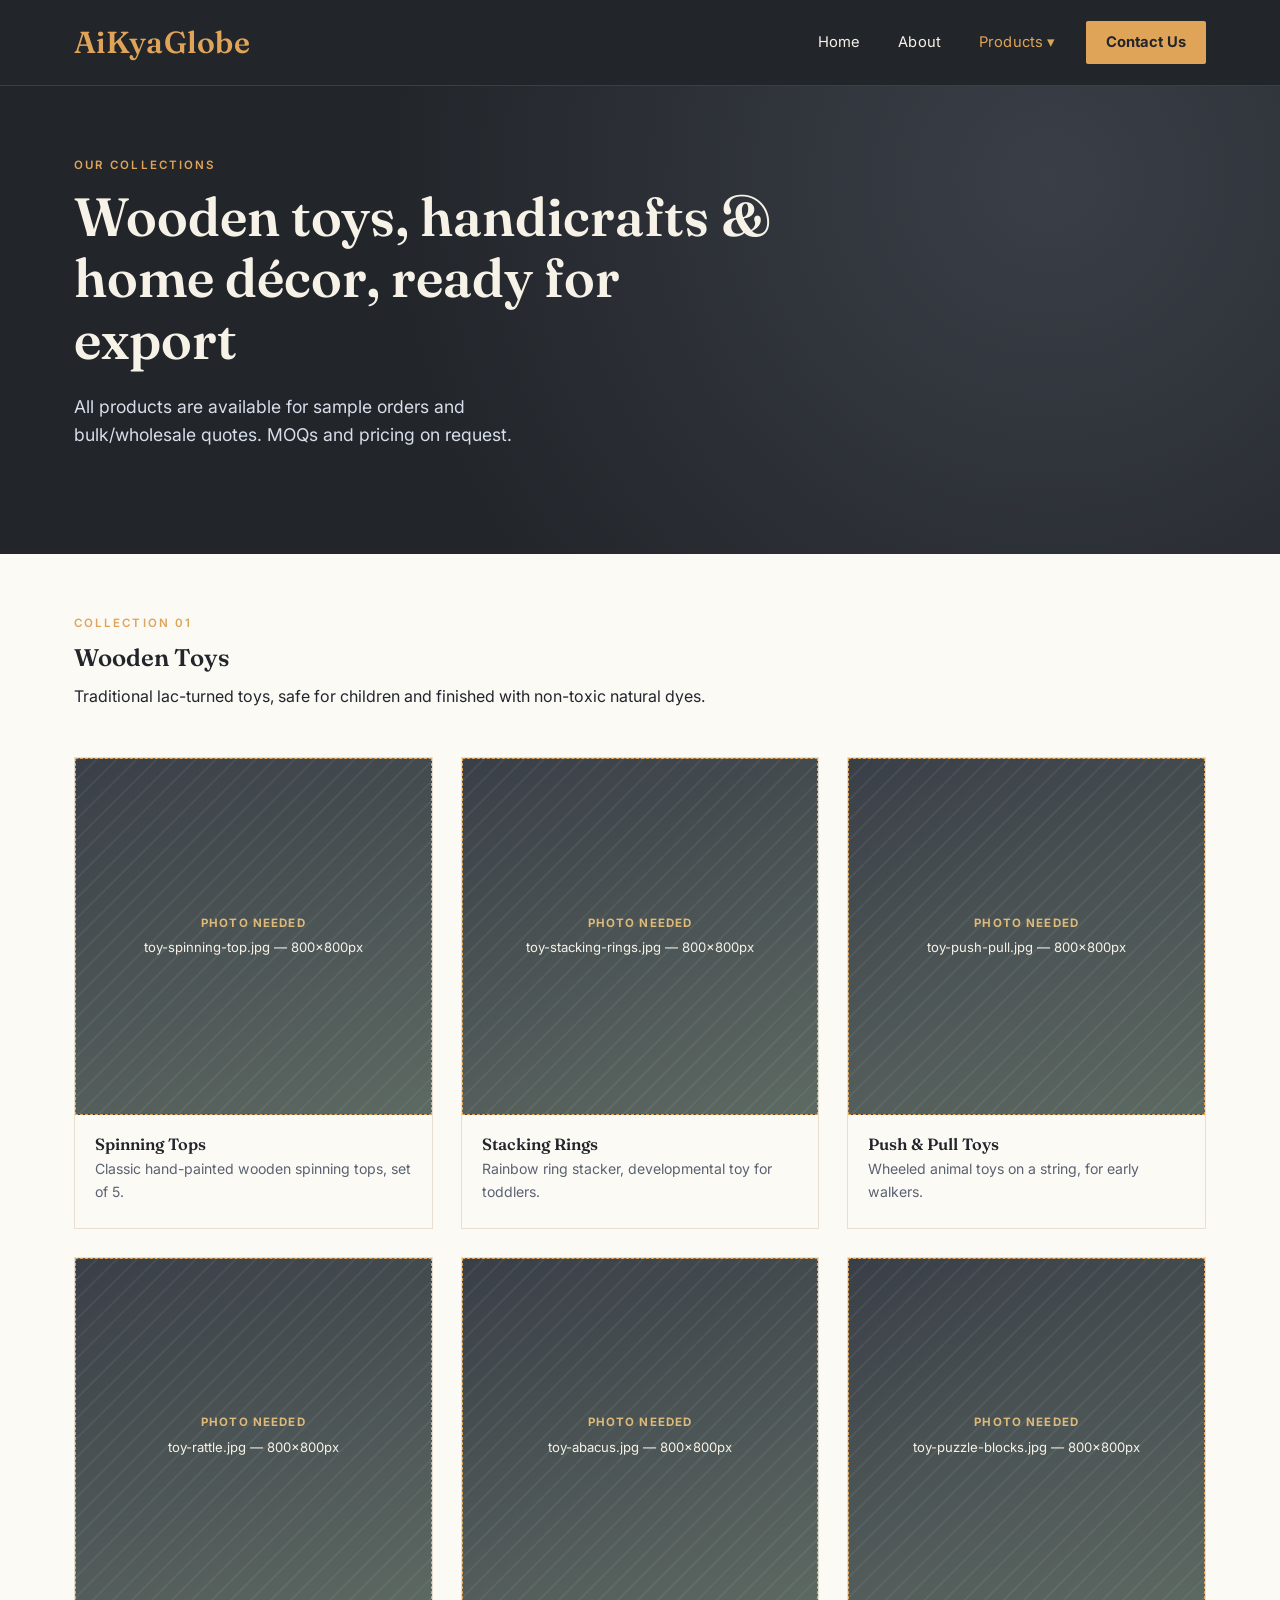
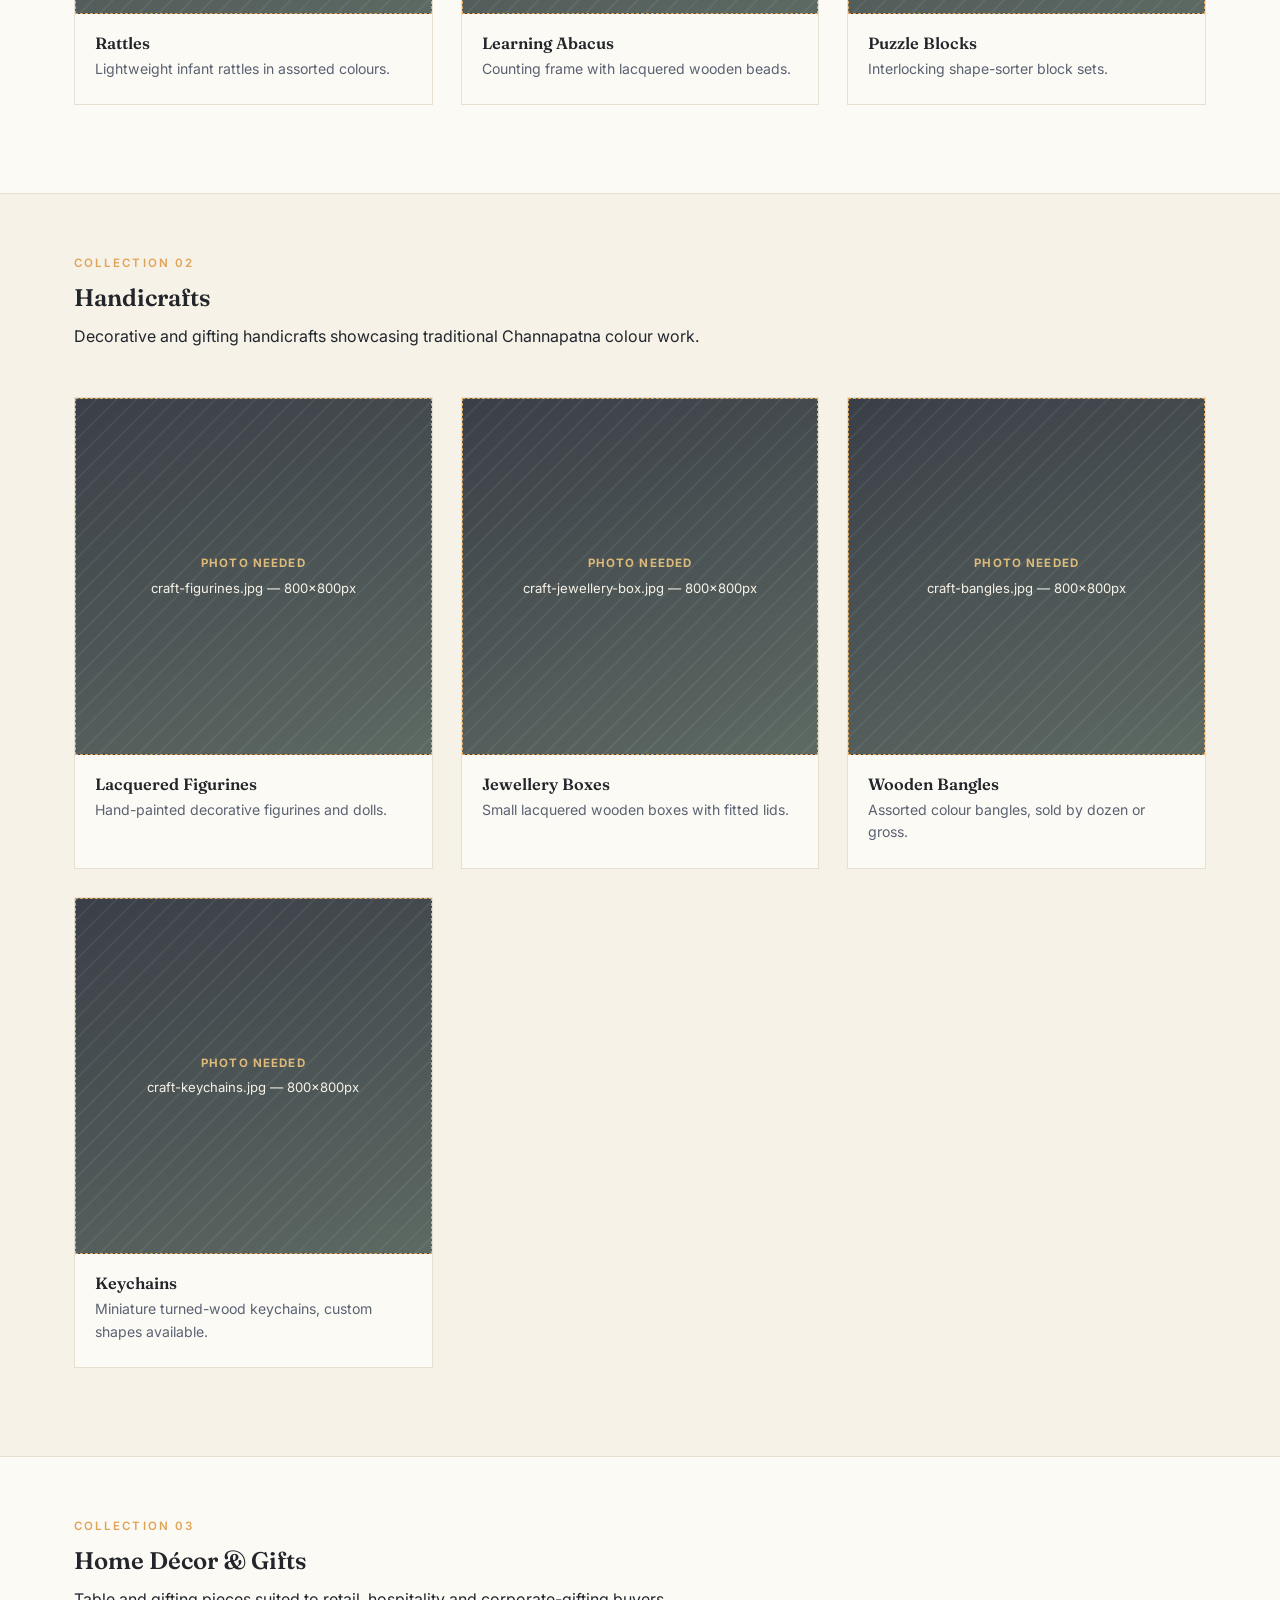
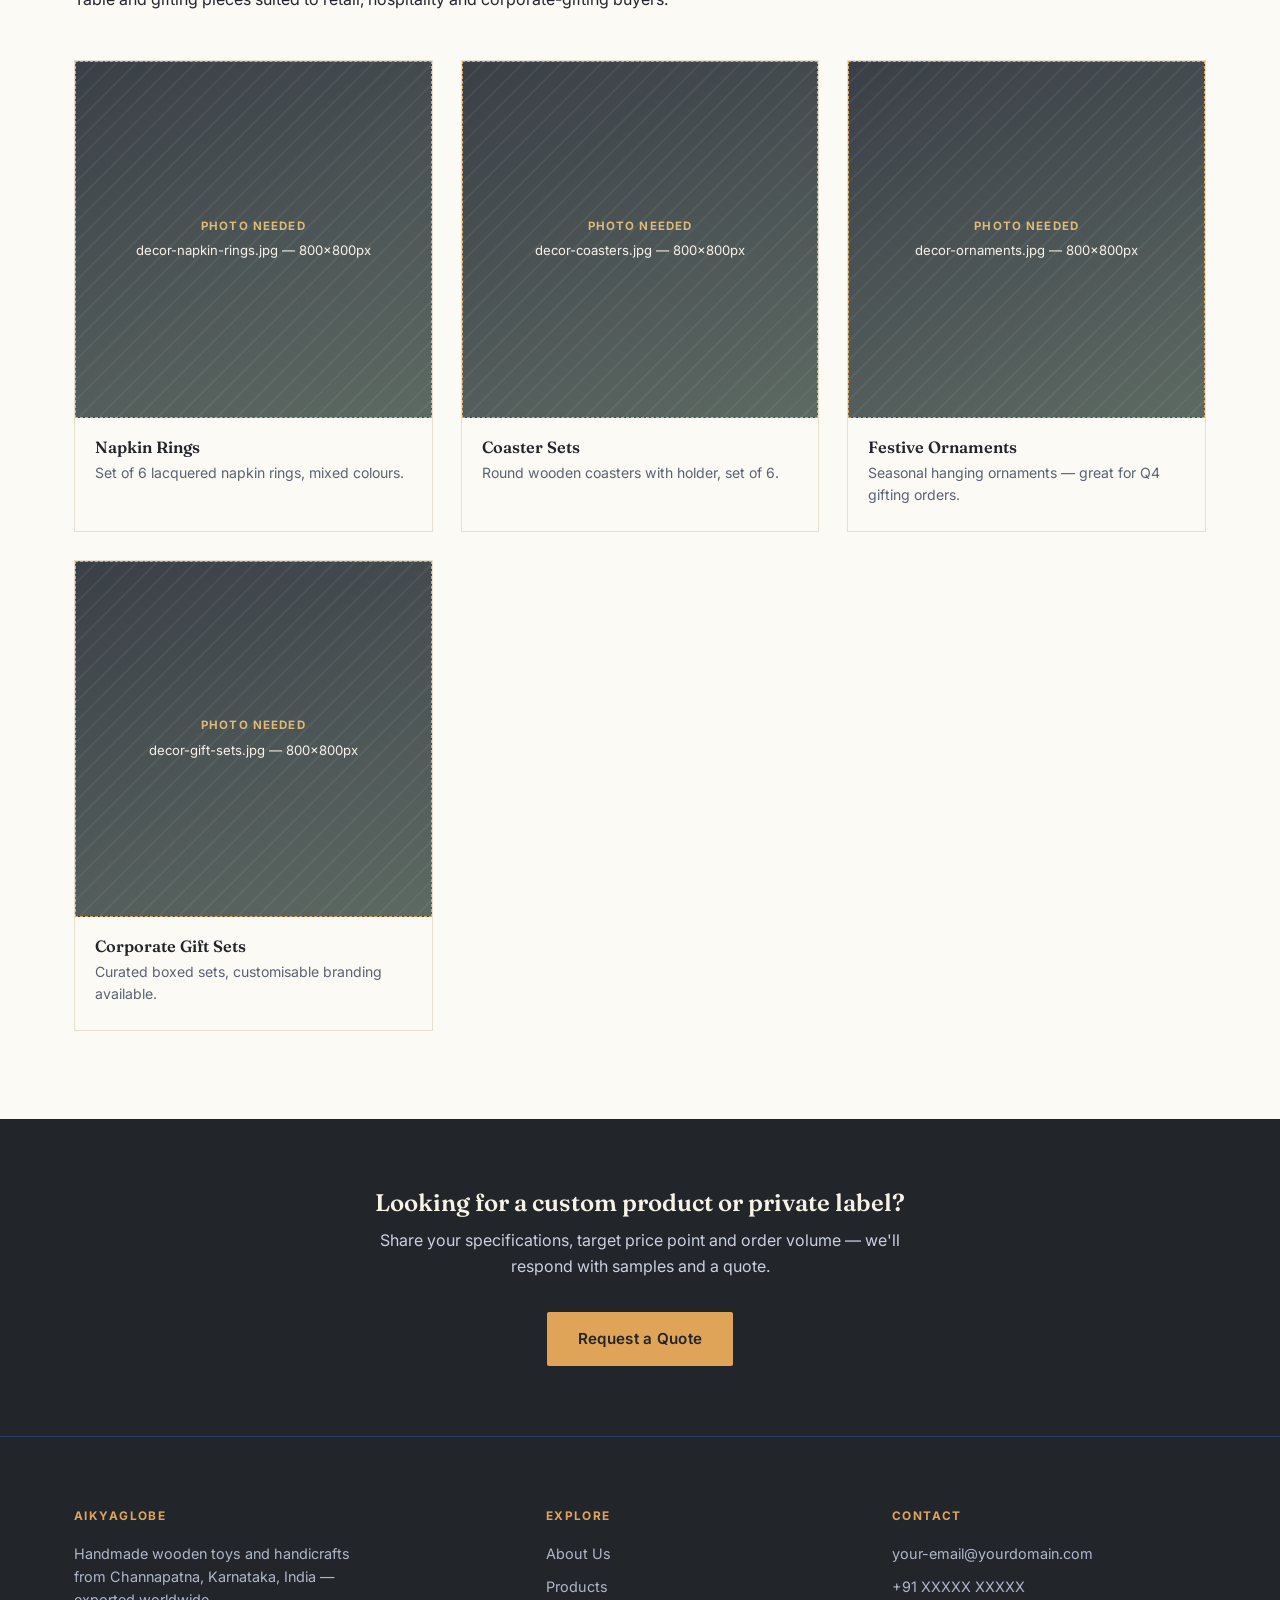
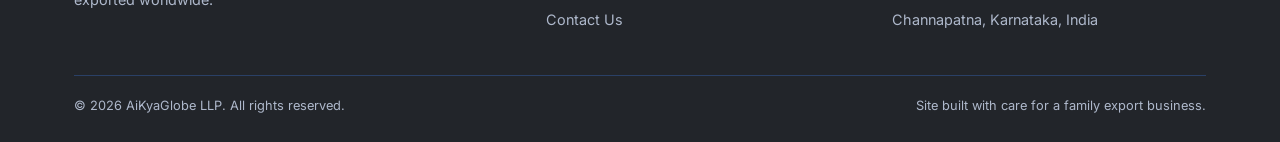
==== products.html @ 81fc12ea "V1 V1- 19Jul2026" ====
<!DOCTYPE html>
<html lang="en">
<head>
<meta charset="UTF-8">
<meta name="viewport" content="width=device-width, initial-scale=1.0">
<title>Products | AiKyaGlobe — Eco-Friendly Wooden Toys & Handicrafts</title>
<meta name="description" content="Browse AiKyaGlobe wooden toys, handicrafts and home décor collections available for wholesale export.">
<link rel="preconnect" href="https://fonts.googleapis.com">
<link href="https://fonts.googleapis.com/css2?family=Fraunces:opsz,wght@9..144,500;9..144,600;9..144,700&family=Inter:wght@400;500;600;700&display=swap" rel="stylesheet">
<link rel="stylesheet" href="styles.css">
</head>
<body>

<header class="site-header">
  <div class="nav-wrap">
    <a href="index.html" class="logo"><span class="logo-aikya">AiKya</span><span class="logo-globe">Globe</span></a>
    <button class="nav-toggle" aria-label="Open menu" aria-expanded="false">☰</button>
    <nav class="primary-nav">
      <ul>
        <li><a class="nav-link" href="index.html">Home</a></li>
        <li><a class="nav-link" href="about.html">About</a></li>
        <li class="has-dropdown">
          <a class="nav-link active" href="products.html">Products ▾</a>
          <div class="dropdown">
            <a href="products.html#wooden-toys">Wooden Toys</a>
            <a href="products.html#handicrafts">Handicrafts</a>
            <a href="products.html#home-decor">Home Décor &amp; Gifts</a>
          </div>
        </li>
        <li><a class="nav-link nav-cta" href="contact.html">Contact Us</a></li>
      </ul>
    </nav>
  </div>
</header>

<section class="hero" style="padding:70px 0;">
  <div class="container">
    <p class="eyebrow">Our Collections</p>
    <h1 style="max-width:20ch;">Wooden toys, handicrafts &amp; home décor, ready for export</h1>
    <p class="lede" style="margin-top:14px;">All products are available for sample orders and bulk/wholesale quotes. MOQs and pricing on request.</p>
  </div>
</section>

<!-- =========================================================
     HOW TO ADD/REMOVE PRODUCTS
     Each product below is one <a class="product-card"> block.
     To add a product: copy one whole block (from <a class="product-card"
     to </a>) and paste it inside the same <div class="product-grid">,
     then change the image label, name and description.
     To remove a product: delete its whole block.
     ========================================================= -->

<!-- ============ SECTION 1: WOODEN TOYS ============ -->
<section id="wooden-toys" class="product-section">
  <div class="container">
    <div class="section-head">
      <p class="eyebrow">Collection 01</p>
      <h2>Wooden Toys</h2>
      <p>Traditional lac-turned toys, safe for children and finished with non-toxic natural dyes.</p>
    </div>
    <div class="product-grid">
      <a class="product-card" href="contact.html">
        <div class="img-placeholder square"><div><b>Photo needed</b>toy-spinning-top.jpg — 800×800px</div></div>
        <div class="body"><h4>Spinning Tops</h4><p>Classic hand-painted wooden spinning tops, set of 5.</p></div>
      </a>
      <a class="product-card" href="contact.html">
        <div class="img-placeholder square"><div><b>Photo needed</b>toy-stacking-rings.jpg — 800×800px</div></div>
        <div class="body"><h4>Stacking Rings</h4><p>Rainbow ring stacker, developmental toy for toddlers.</p></div>
      </a>
      <a class="product-card" href="contact.html">
        <div class="img-placeholder square"><div><b>Photo needed</b>toy-push-pull.jpg — 800×800px</div></div>
        <div class="body"><h4>Push &amp; Pull Toys</h4><p>Wheeled animal toys on a string, for early walkers.</p></div>
      </a>
      <a class="product-card" href="contact.html">
        <div class="img-placeholder square"><div><b>Photo needed</b>toy-rattle.jpg — 800×800px</div></div>
        <div class="body"><h4>Rattles</h4><p>Lightweight infant rattles in assorted colours.</p></div>
      </a>
      <a class="product-card" href="contact.html">
        <div class="img-placeholder square"><div><b>Photo needed</b>toy-abacus.jpg — 800×800px</div></div>
        <div class="body"><h4>Learning Abacus</h4><p>Counting frame with lacquered wooden beads.</p></div>
      </a>
      <a class="product-card" href="contact.html">
        <div class="img-placeholder square"><div><b>Photo needed</b>toy-puzzle-blocks.jpg — 800×800px</div></div>
        <div class="body"><h4>Puzzle Blocks</h4><p>Interlocking shape-sorter block sets.</p></div>
      </a>
    </div>
  </div>
</section>

<!-- ============ SECTION 2: HANDICRAFTS ============ -->
<section id="handicrafts" class="product-section alt">
  <div class="container">
    <div class="section-head">
      <p class="eyebrow">Collection 02</p>
      <h2>Handicrafts</h2>
      <p>Decorative and gifting handicrafts showcasing traditional Channapatna colour work.</p>
    </div>
    <div class="product-grid">
      <a class="product-card" href="contact.html">
        <div class="img-placeholder square"><div><b>Photo needed</b>craft-figurines.jpg — 800×800px</div></div>
        <div class="body"><h4>Lacquered Figurines</h4><p>Hand-painted decorative figurines and dolls.</p></div>
      </a>
      <a class="product-card" href="contact.html">
        <div class="img-placeholder square"><div><b>Photo needed</b>craft-jewellery-box.jpg — 800×800px</div></div>
        <div class="body"><h4>Jewellery Boxes</h4><p>Small lacquered wooden boxes with fitted lids.</p></div>
      </a>
      <a class="product-card" href="contact.html">
        <div class="img-placeholder square"><div><b>Photo needed</b>craft-bangles.jpg — 800×800px</div></div>
        <div class="body"><h4>Wooden Bangles</h4><p>Assorted colour bangles, sold by dozen or gross.</p></div>
      </a>
      <a class="product-card" href="contact.html">
        <div class="img-placeholder square"><div><b>Photo needed</b>craft-keychains.jpg — 800×800px</div></div>
        <div class="body"><h4>Keychains</h4><p>Miniature turned-wood keychains, custom shapes available.</p></div>
      </a>
    </div>
  </div>
</section>

<!-- ============ SECTION 3: HOME DÉCOR & GIFTS ============ -->
<section id="home-decor" class="product-section">
  <div class="container">
    <div class="section-head">
      <p class="eyebrow">Collection 03</p>
      <h2>Home Décor &amp; Gifts</h2>
      <p>Table and gifting pieces suited to retail, hospitality and corporate-gifting buyers.</p>
    </div>
    <div class="product-grid">
      <a class="product-card" href="contact.html">
        <div class="img-placeholder square"><div><b>Photo needed</b>decor-napkin-rings.jpg — 800×800px</div></div>
        <div class="body"><h4>Napkin Rings</h4><p>Set of 6 lacquered napkin rings, mixed colours.</p></div>
      </a>
      <a class="product-card" href="contact.html">
        <div class="img-placeholder square"><div><b>Photo needed</b>decor-coasters.jpg — 800×800px</div></div>
        <div class="body"><h4>Coaster Sets</h4><p>Round wooden coasters with holder, set of 6.</p></div>
      </a>
      <a class="product-card" href="contact.html">
        <div class="img-placeholder square"><div><b>Photo needed</b>decor-ornaments.jpg — 800×800px</div></div>
        <div class="body"><h4>Festive Ornaments</h4><p>Seasonal hanging ornaments — great for Q4 gifting orders.</p></div>
      </a>
      <a class="product-card" href="contact.html">
        <div class="img-placeholder square"><div><b>Photo needed</b>decor-gift-sets.jpg — 800×800px</div></div>
        <div class="body"><h4>Corporate Gift Sets</h4><p>Curated boxed sets, customisable branding available.</p></div>
      </a>
    </div>
  </div>
</section>

<section class="cta-band">
  <div class="container">
    <h2>Looking for a custom product or private label?</h2>
    <p>Share your specifications, target price point and order volume — we'll respond with samples and a quote.</p>
    <a href="contact.html" class="btn btn-primary">Request a Quote</a>
  </div>
</section>

<footer>
  <div class="container">
    <div class="foot-grid">
      <div>
        <h5>AiKyaGlobe</h5>
        <p style="max-width:32ch;color:#AEB8CB;">Handmade wooden toys and handicrafts from Channapatna, Karnataka, India — exported worldwide.</p>
      </div>
      <div>
        <h5>Explore</h5>
        <ul>
          <li><a href="about.html">About Us</a></li>
          <li><a href="products.html">Products</a></li>
          <li><a href="contact.html">Contact Us</a></li>
        </ul>
      </div>
      <div>
        <h5>Contact</h5>
        <ul>
          <li>your-email@yourdomain.com</li>
          <li>+91 XXXXX XXXXX</li>
          <li>Channapatna, Karnataka, India</li>
        </ul>
      </div>
    </div>
    <div class="foot-bottom">
      <span>© 2026 AiKyaGlobe LLP. All rights reserved.</span>
      <span>Site built with care for a family export business.</span>
    </div>
  </div>
</footer>

<script src="script.js"></script>
</body>
</html>
---- styles.css ----
/* =========================================================
   GOMBE — Channapatna Woodcraft Exports
   Stylesheet. Colors, fonts and spacing are all defined as
   CSS variables at the top so you (non-developer) can change
   the whole site's look by editing a handful of lines here.
   ========================================================= */

:root{
  /* ---- BRAND COLORS (edit these to re-theme the whole site) ---- */
  --navy-deep:   #22252A;
  --navy-mid:    #3A3F47;
  --navy-line:   #2A4066;
  --gold:        #E0A458;
  --gold-bright: #DDBA79;
  --ivory:       #F7F2E7;
  --paper:       #FCFAF5;
  --charcoal:    #21262E;
  --terracotta:  #6B7A6E;

  /* ---- TYPE ---- */
  --font-display: "Fraunces", Georgia, serif;
  --font-body: "Inter", -apple-system, Segoe UI, sans-serif;

  --radius: 2px;
  --max-width: 1180px;
}

*{ box-sizing: border-box; }
html{ scroll-behavior: smooth; }
body{
  margin:0;
  background: var(--paper);
  color: var(--charcoal);
  font-family: var(--font-body);
  font-size: 16px;
  line-height: 1.6;
  -webkit-font-smoothing: antialiased;
}
img{ max-width:100%; display:block; }
a{ color: inherit; text-decoration:none; }
h1,h2,h3,h4{
  font-family: var(--font-display);
  font-weight: 600;
  line-height: 1.15;
  margin: 0 0 .5em;
  color: var(--navy-deep);
}
p{ margin:0 0 1em; }
.container{
  max-width: var(--max-width);
  margin: 0 auto;
  padding: 0 24px;
}
.eyebrow{
  font-family: var(--font-body);
  text-transform: uppercase;
  letter-spacing: .18em;
  font-size: .72rem;
  font-weight: 600;
  color: var(--gold);
}
.btn{
  display:inline-block;
  padding: 14px 30px;
  border-radius: var(--radius);
  font-weight: 600;
  font-size: .95rem;
  letter-spacing: .02em;
  transition: all .2s ease;
  border: 1px solid transparent;
  cursor:pointer;
}
.btn-primary{
  background: var(--gold);
  color: var(--navy-deep);
}
.btn-primary:hover{ background: var(--gold-bright); }
.btn-outline{
  border-color: var(--ivory);
  color: var(--ivory);
}
.btn-outline:hover{ background: rgba(247,242,231,.1); }

/* ---------------- RING MOTIF (signature graphic) ----------------
   Channapatna toys are turned on a lathe, building up concentric
   rings of colour. We reuse that ring motif across the site as
   dividers, bullets and hero art instead of generic icons/numbers. */
.ring-divider{
  display:flex;
  align-items:center;
  gap:14px;
  margin: 0 0 28px;
}
.ring-divider .ring{
  width: 14px; height:14px;
  border-radius:50%;
  border: 2px solid var(--gold);
}
.ring-divider .line{
  flex:1;
  height:1px;
  background: var(--navy-line);
  max-width: 90px;
}

/* ---------------- HEADER / NAV ---------------- */
header.site-header{
  position: sticky; top:0; z-index: 100;
  background: var(--navy-deep);
  border-bottom: 1px solid var(--navy-line);
}
.nav-wrap{
  display:flex;
  align-items:center;
  justify-content:space-between;
  padding: 18px 24px;
  max-width: var(--max-width);
  margin: 0 auto;
}
.logo{
  font-family: var(--font-display);
  color: var(--ivory);
  font-size: 1.9rem;
  font-weight: 600;
  letter-spacing: .01em;
}
.logo span{ color: var(--gold); }
nav.primary-nav ul{
  list-style:none;
  display:flex;
  align-items:center;
  gap: 6px;
  margin:0; padding:0;
}
nav.primary-nav a.nav-link{
  display:block;
  padding: 10px 16px;
  color: var(--ivory);
  font-size: .92rem;
  letter-spacing: .01em;
  border-radius: var(--radius);
}
nav.primary-nav a.nav-link:hover{ color: var(--gold); }
nav.primary-nav a.nav-link.active{ color: var(--gold); }

.has-dropdown{ position:relative; }
.dropdown{
  position:absolute;
  top: 100%; left:0;
  min-width: 230px;
  background: var(--navy-mid);
  border: 1px solid var(--navy-line);
  padding: 6px;
  opacity:0; visibility:hidden;
  transform: translateY(6px);
  transition: all .18s ease;
  box-shadow: 0 18px 34px rgba(0,0,0,.35);
}
.has-dropdown:hover .dropdown,
.has-dropdown:focus-within .dropdown{
  opacity:1; visibility:visible; transform: translateY(0);
}
.dropdown a{
  display:block;
  padding: 11px 14px;
  color: var(--ivory);
  font-size: .88rem;
  border-radius: var(--radius);
}
.dropdown a:hover{ background: var(--navy-deep); color: var(--gold); }

.nav-cta{
  background: var(--gold);
  color: var(--navy-deep) !important;
  font-weight: 700;
  padding: 10px 20px !important;
  border-radius: var(--radius);
  margin-left: 8px;
}
.nav-cta:hover{ background: var(--gold-bright); color: var(--navy-deep) !important; }

.nav-toggle{
  display:none;
  background:none; border:none;
  color: var(--ivory);
  font-size: 1.6rem;
  cursor:pointer;
}

/* ---------------- HERO ---------------- */
.hero{
  background: radial-gradient(circle at 82% 20%, var(--navy-mid), var(--navy-deep) 60%);
  color: var(--ivory);
  padding: 100px 0 90px;
  position:relative;
  overflow:hidden;
}
.hero-grid{
  display:grid;
  grid-template-columns: 1.1fr .9fr;
  gap: 40px;
  align-items:center;
}
.hero h1{
  color: var(--ivory);
  font-size: clamp(2.3rem, 4.2vw, 3.6rem);
  margin-bottom: .4em;
}
.hero h1 em{
  color: var(--gold);
  font-style: normal;
}
.hero p.lede{
  font-size: 1.1rem;
  color: #D7DEEA;
  max-width: 46ch;
  margin-bottom: 2em;
}
.hero .cta-row{ display:flex; gap:14px; flex-wrap:wrap; }

/* concentric ring SVG art */
.ring-art{ width:100%; max-width:420px; margin:0 auto; }

/* ---------------- SECTIONS ---------------- */
section{ padding: 88px 0; }
section.alt{ background: var(--ivory); }
.section-head{ max-width: 640px; margin-bottom: 48px; }
.section-head.center{ margin-left:auto; margin-right:auto; text-align:center; }

.grid-3{
  display:grid;
  grid-template-columns: repeat(3,1fr);
  gap: 32px;
}
.grid-2{
  display:grid;
  grid-template-columns: 1fr 1fr;
  gap: 48px;
  align-items:center;
}

.card{
  background: var(--paper);
  border: 1px solid #E7E0D0;
  padding: 34px 28px;
}
.card .ring{
  width: 40px; height:40px;
  border-radius:50%;
  border: 3px solid var(--gold);
  margin-bottom: 20px;
  position:relative;
}
.card .ring::after{
  content:"";
  position:absolute; inset:8px;
  border-radius:50%;
  border: 2px solid var(--terracotta);
}
.card h3{ font-size:1.15rem; }
.card p{ color:#4A5262; font-size:.96rem; margin-bottom:0; }

/* ---------------- IMAGE PLACEHOLDER ----------------
   Swap these divs for <img> tags once you have real photos.
   Each shows exactly what file to add and at what size. */
.img-placeholder{
  aspect-ratio: 4/3;
  background:
    repeating-linear-gradient(135deg, rgba(255,255,255,.05) 0 2px, transparent 2px 14px),
    linear-gradient(160deg, var(--navy-mid), var(--terracotta) 140%);
  display:flex;
  align-items:center;
  justify-content:center;
  text-align:center;
  color: var(--ivory);
  padding: 20px;
  font-size: .82rem;
  line-height:1.5;
  border: 1px dashed var(--gold);
}
.img-placeholder.square{ aspect-ratio: 1/1; }
.img-placeholder b{ display:block; color: var(--gold-bright); font-size:.72rem; text-transform:uppercase; letter-spacing:.1em; margin-bottom:6px; }

/* ---------------- PRODUCT CARDS ---------------- */
.product-grid{
  display:grid;
  grid-template-columns: repeat(3, 1fr);
  gap: 28px;
}
.product-card{ background: var(--paper); border:1px solid #E7E0D0; }
.product-card .body{ padding: 20px 20px 24px; }
.product-card h4{ font-size:1.02rem; margin-bottom:.3em; }
.product-card p{ font-size:.88rem; color:#5A6272; margin-bottom:0; }
.product-section{ scroll-margin-top: 110px; padding-top: 60px; }
.product-section + .product-section{ border-top: 1px solid #E7E0D0; }

/* ---------------- CTA BAND ---------------- */
.cta-band{
  background: var(--navy-deep);
  color: var(--ivory);
  padding: 70px 0;
  text-align:center;
}
.cta-band h2{ color: var(--ivory); }
.cta-band p{ color:#C9D1E0; max-width:520px; margin:0 auto 2em; }

/* ---------------- FOOTER ---------------- */
footer{
  background: var(--navy-deep);
  border-top: 1px solid var(--navy-line);
  color: #AEB8CB;
  padding: 50px 0 26px;
  font-size: .9rem;
}
footer .foot-grid{
  display:grid;
  grid-template-columns: 1.4fr 1fr 1fr;
  gap: 32px;
  margin-bottom: 34px;
}
footer h5{
  color: var(--gold);
  font-family: var(--font-body);
  text-transform:uppercase;
  letter-spacing:.12em;
  font-size:.74rem;
  margin-bottom:16px;
}
footer ul{ list-style:none; padding:0; margin:0; }
footer li{ margin-bottom:10px; }
footer a:hover{ color: var(--gold); }
.foot-bottom{
  border-top: 1px solid var(--navy-line);
  padding-top: 20px;
  display:flex; justify-content:space-between; flex-wrap:wrap; gap:10px;
  font-size: .8rem;
}

/* ---------------- CONTACT PAGE ---------------- */
.contact-grid{
  display:grid;
  grid-template-columns: .9fr 1.1fr;
  gap: 56px;
}
.info-row{ display:flex; gap:16px; margin-bottom:26px; }
.info-row .ring{
  width: 34px; height:34px; min-width:34px;
  border-radius:50%;
  border: 2px solid var(--gold);
}
.info-row h4{ font-size:.98rem; margin-bottom:.25em; }
.info-row p{ font-size:.9rem; color:#4A5262; margin-bottom:0; }

form.contact-form{ display:grid; gap:16px; }
.form-row{ display:grid; grid-template-columns:1fr 1fr; gap:16px; }
label{ display:block; font-size:.8rem; font-weight:600; color: var(--navy-deep); margin-bottom:6px; letter-spacing:.02em; }
input, textarea, select{
  width:100%;
  padding: 12px 14px;
  border: 1px solid #D9D2C1;
  background: var(--paper);
  font-family: var(--font-body);
  font-size: .95rem;
  border-radius: var(--radius);
}
input:focus, textarea:focus, select:focus{ outline: 2px solid var(--gold); border-color:var(--gold); }
textarea{ resize: vertical; min-height: 130px; }
.form-note{ font-size:.8rem; color:#7A8194; margin-top:6px; }

/* ---------------- RESPONSIVE ---------------- */
@media (max-width: 900px){
  .hero-grid, .grid-2, .contact-grid{ grid-template-columns: 1fr; }
  .grid-3, .product-grid{ grid-template-columns: 1fr 1fr; }
  footer .foot-grid{ grid-template-columns: 1fr; }
}
@media (max-width: 640px){
  .grid-3, .product-grid{ grid-template-columns: 1fr; }
  .form-row{ grid-template-columns: 1fr; }
  nav.primary-nav{
    position:fixed; top:66px; left:0; right:0; bottom:0;
    background: var(--navy-deep);
    transform: translateX(100%);
    transition: transform .25s ease;
    overflow-y:auto;
  }
  nav.primary-nav.open{ transform: translateX(0); }
  nav.primary-nav ul{ flex-direction:column; align-items:stretch; padding: 20px; gap:2px; }
  .dropdown{ position:static; opacity:1; visibility:visible; transform:none; display:none; box-shadow:none; border:none; margin-left:14px; }
  .has-dropdown.open .dropdown{ display:block; }
  .nav-toggle{ display:block; }
  .nav-cta{ margin: 10px 0 0; text-align:center; }
}
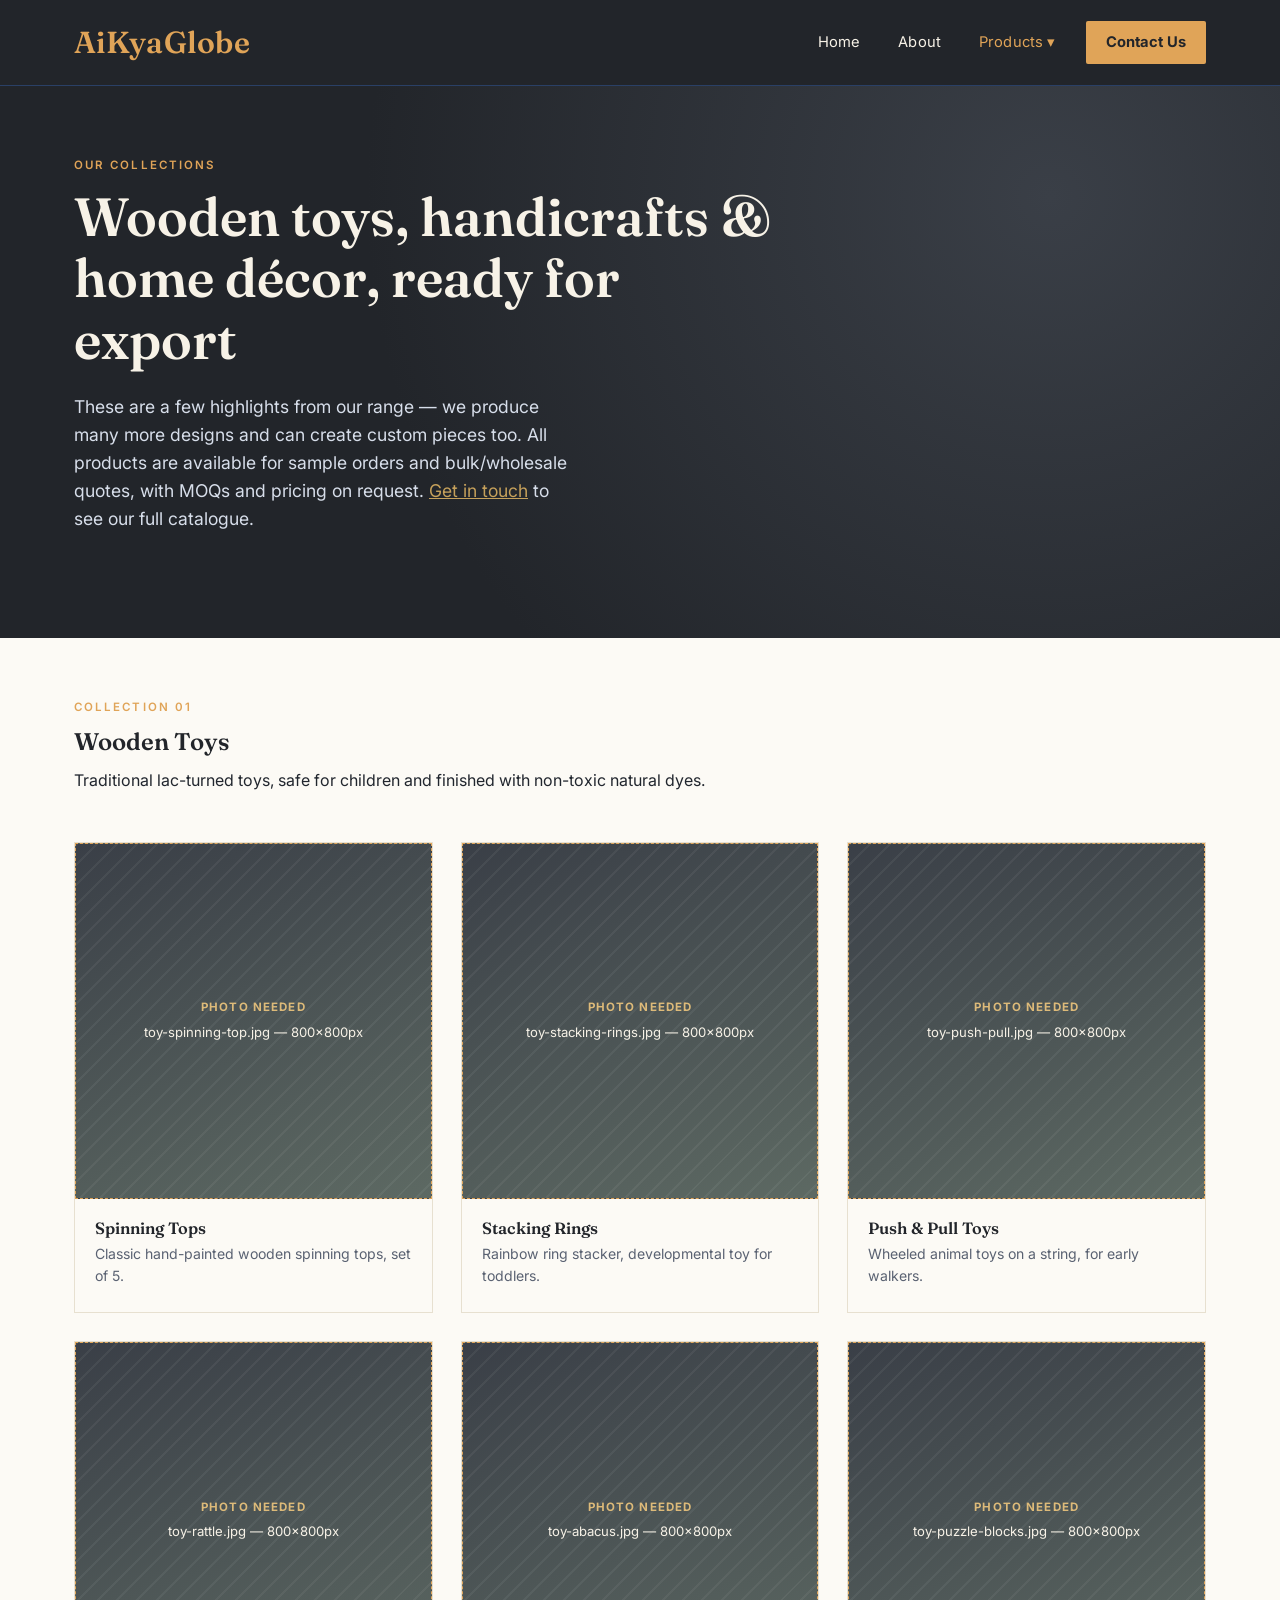
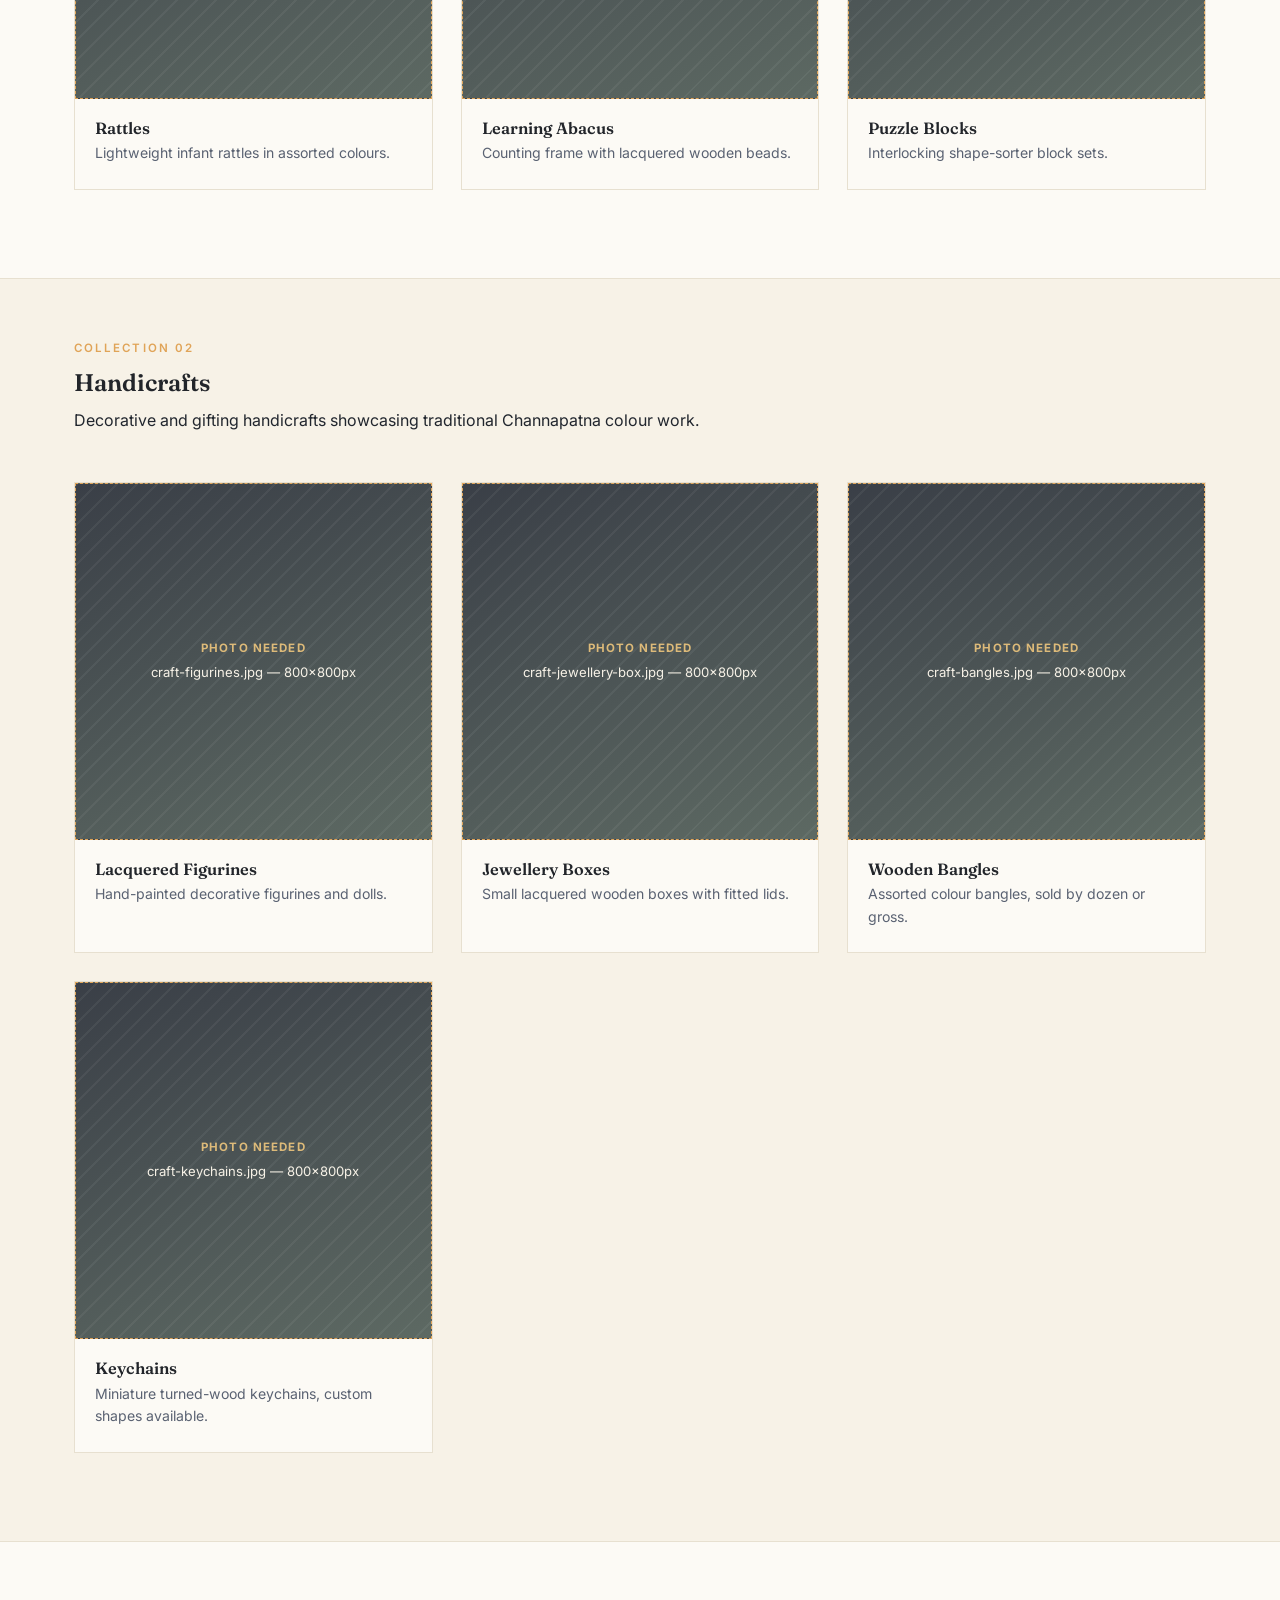
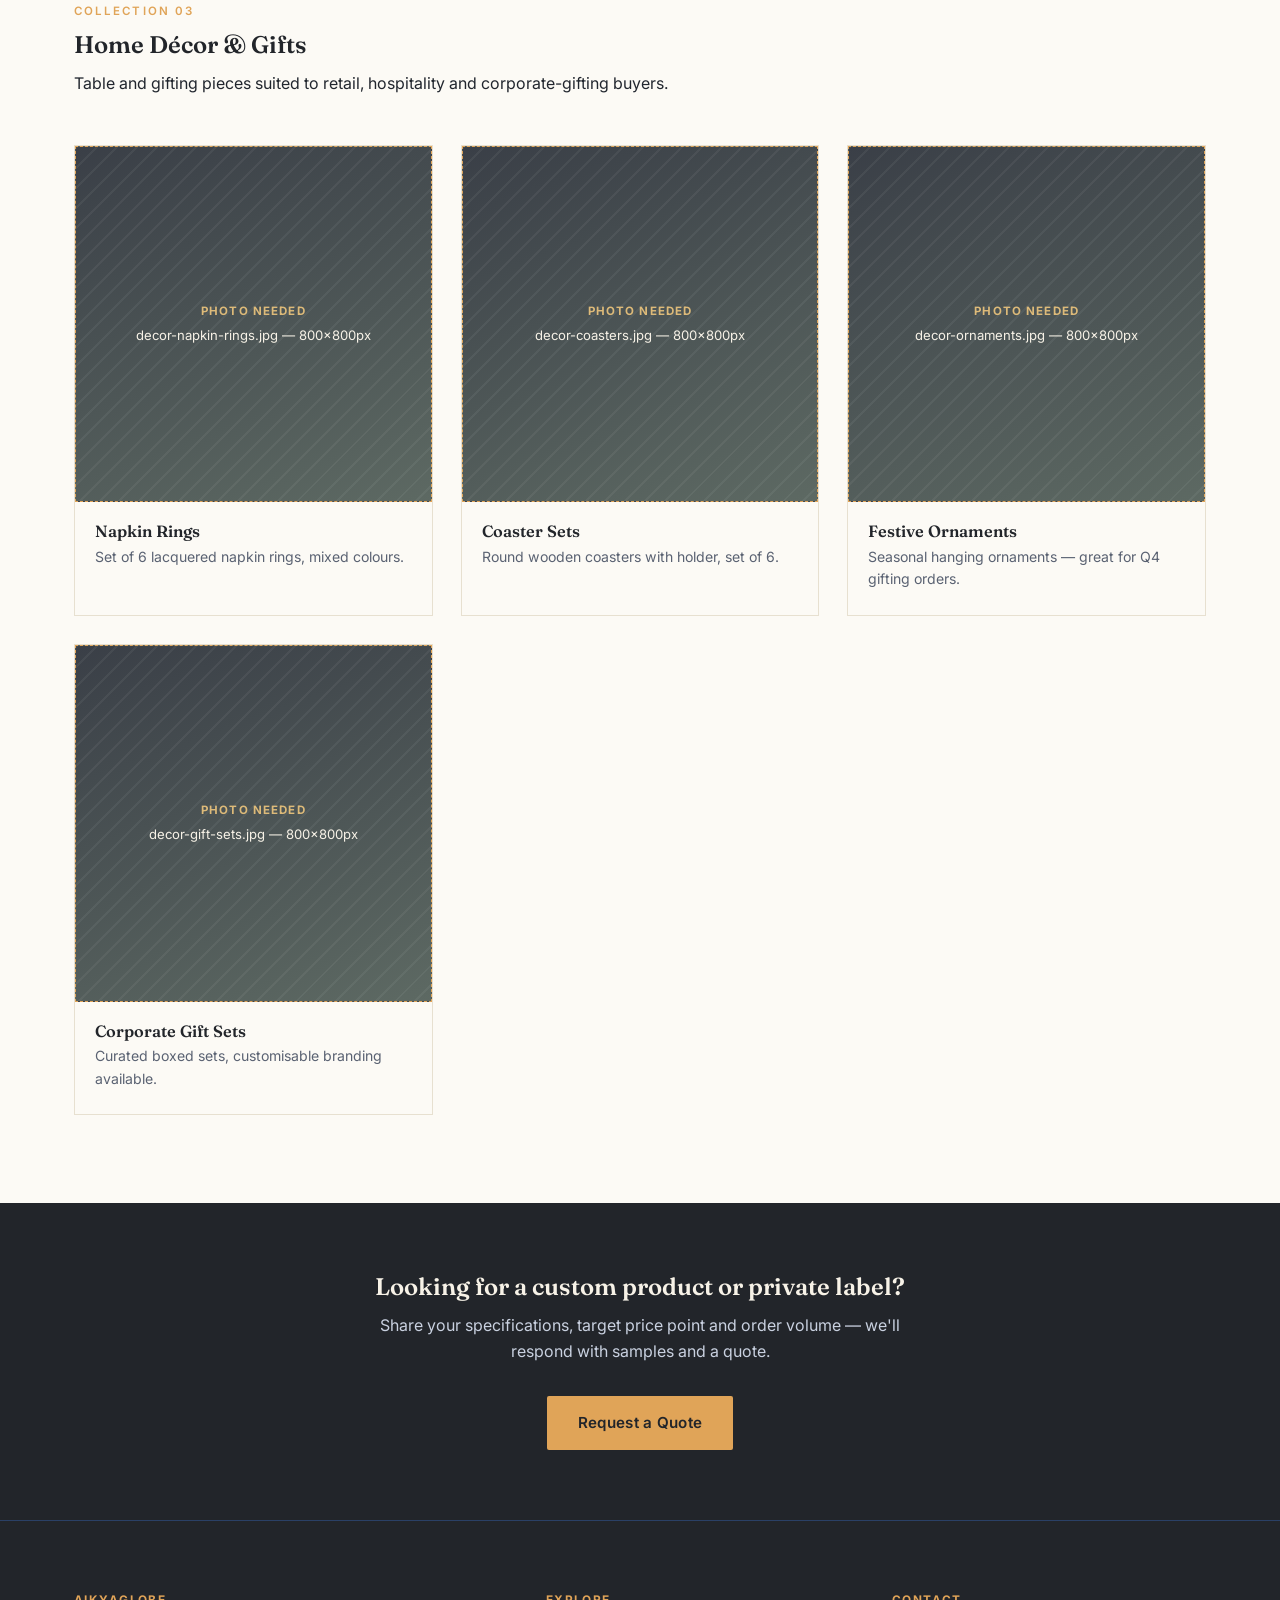
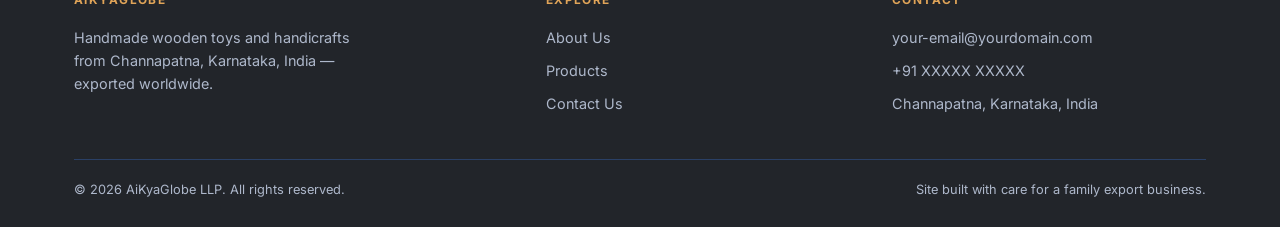
==== commit e51b3b7a: "Add files via upload" ====
--- a/products.html
+++ b/products.html
@@ -37,7 +37,7 @@
   <div class="container">
     <p class="eyebrow">Our Collections</p>
     <h1 style="max-width:20ch;">Wooden toys, handicrafts &amp; home décor, ready for export</h1>
-    <p class="lede" style="margin-top:14px;">All products are available for sample orders and bulk/wholesale quotes. MOQs and pricing on request.</p>
+    <p class="lede" style="margin-top:14px;">These are a few highlights from our range — we produce many more designs and can create custom pieces too. All products are available for sample orders and bulk/wholesale quotes, with MOQs and pricing on request. <a href="contact.html" style="color:#C6A15B; text-decoration:underline;">Get in touch</a> to see our full catalogue.</p>
   </div>
 </section>
 
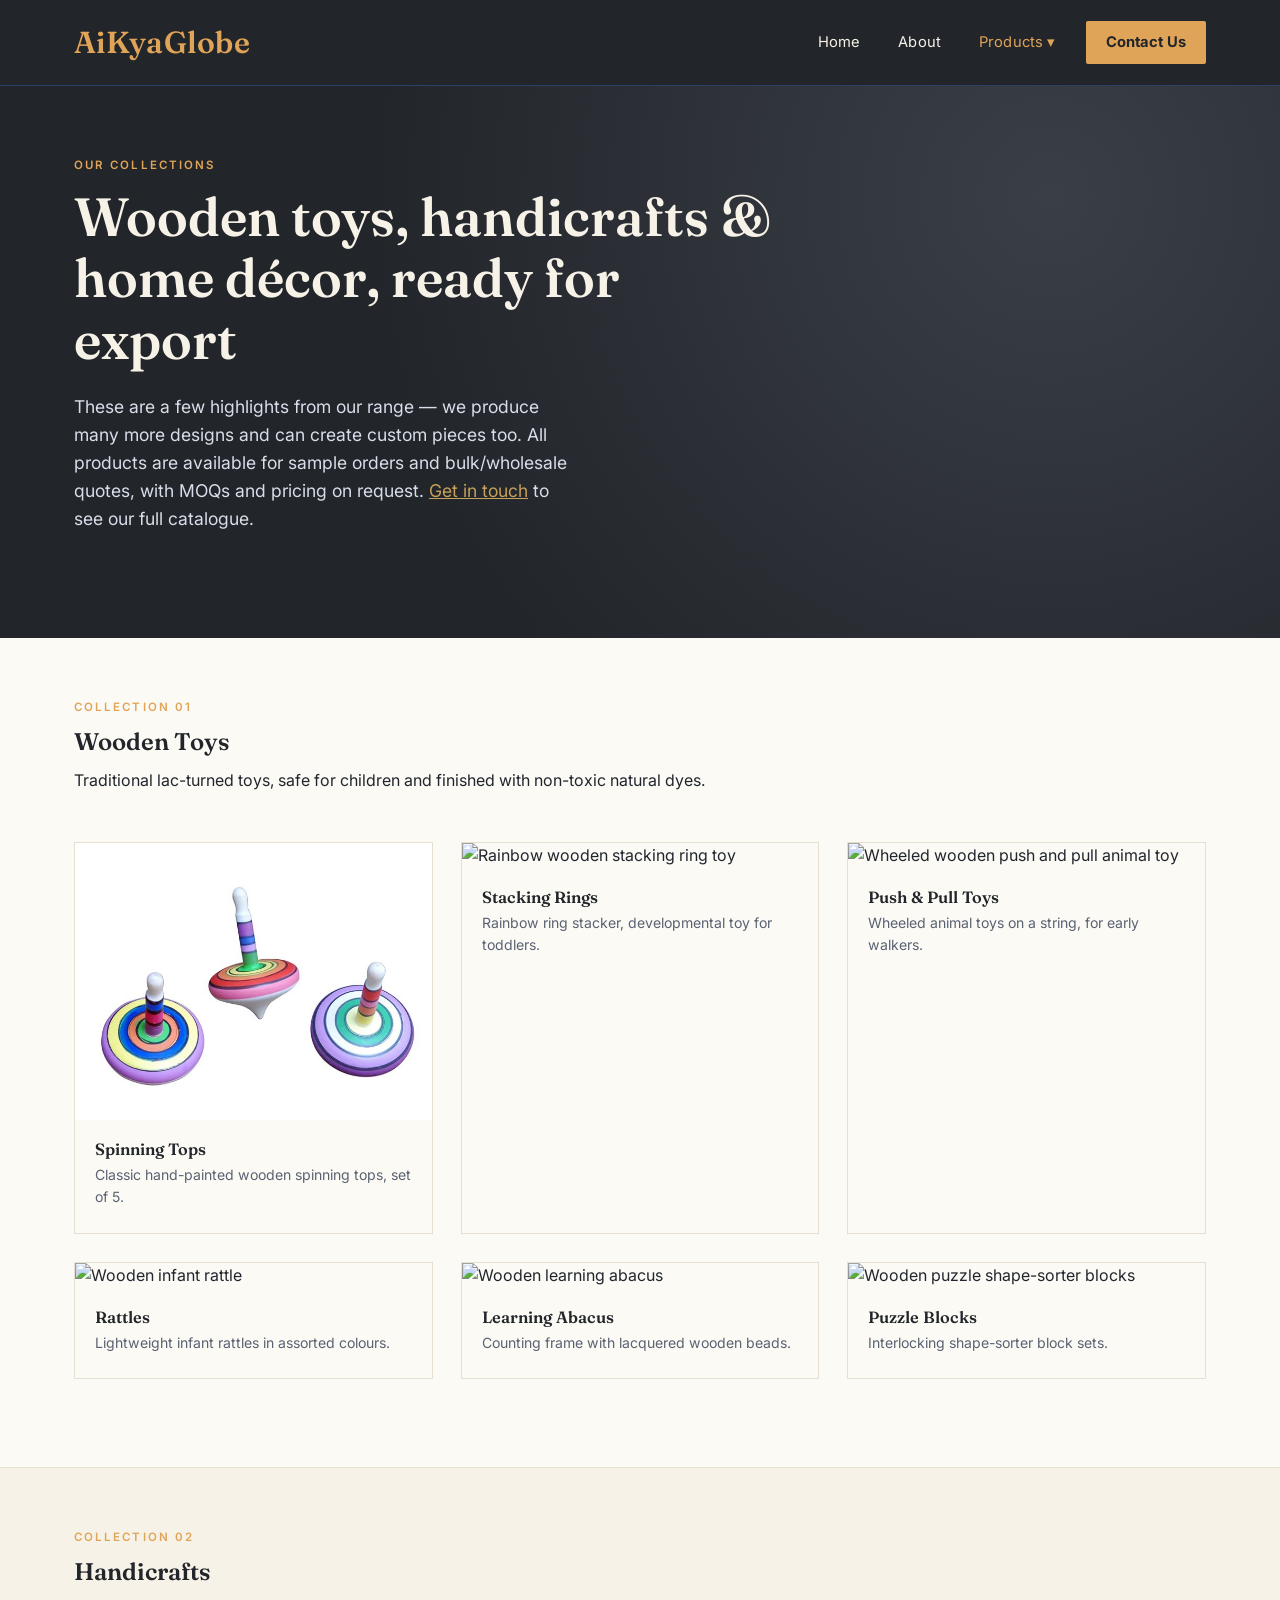
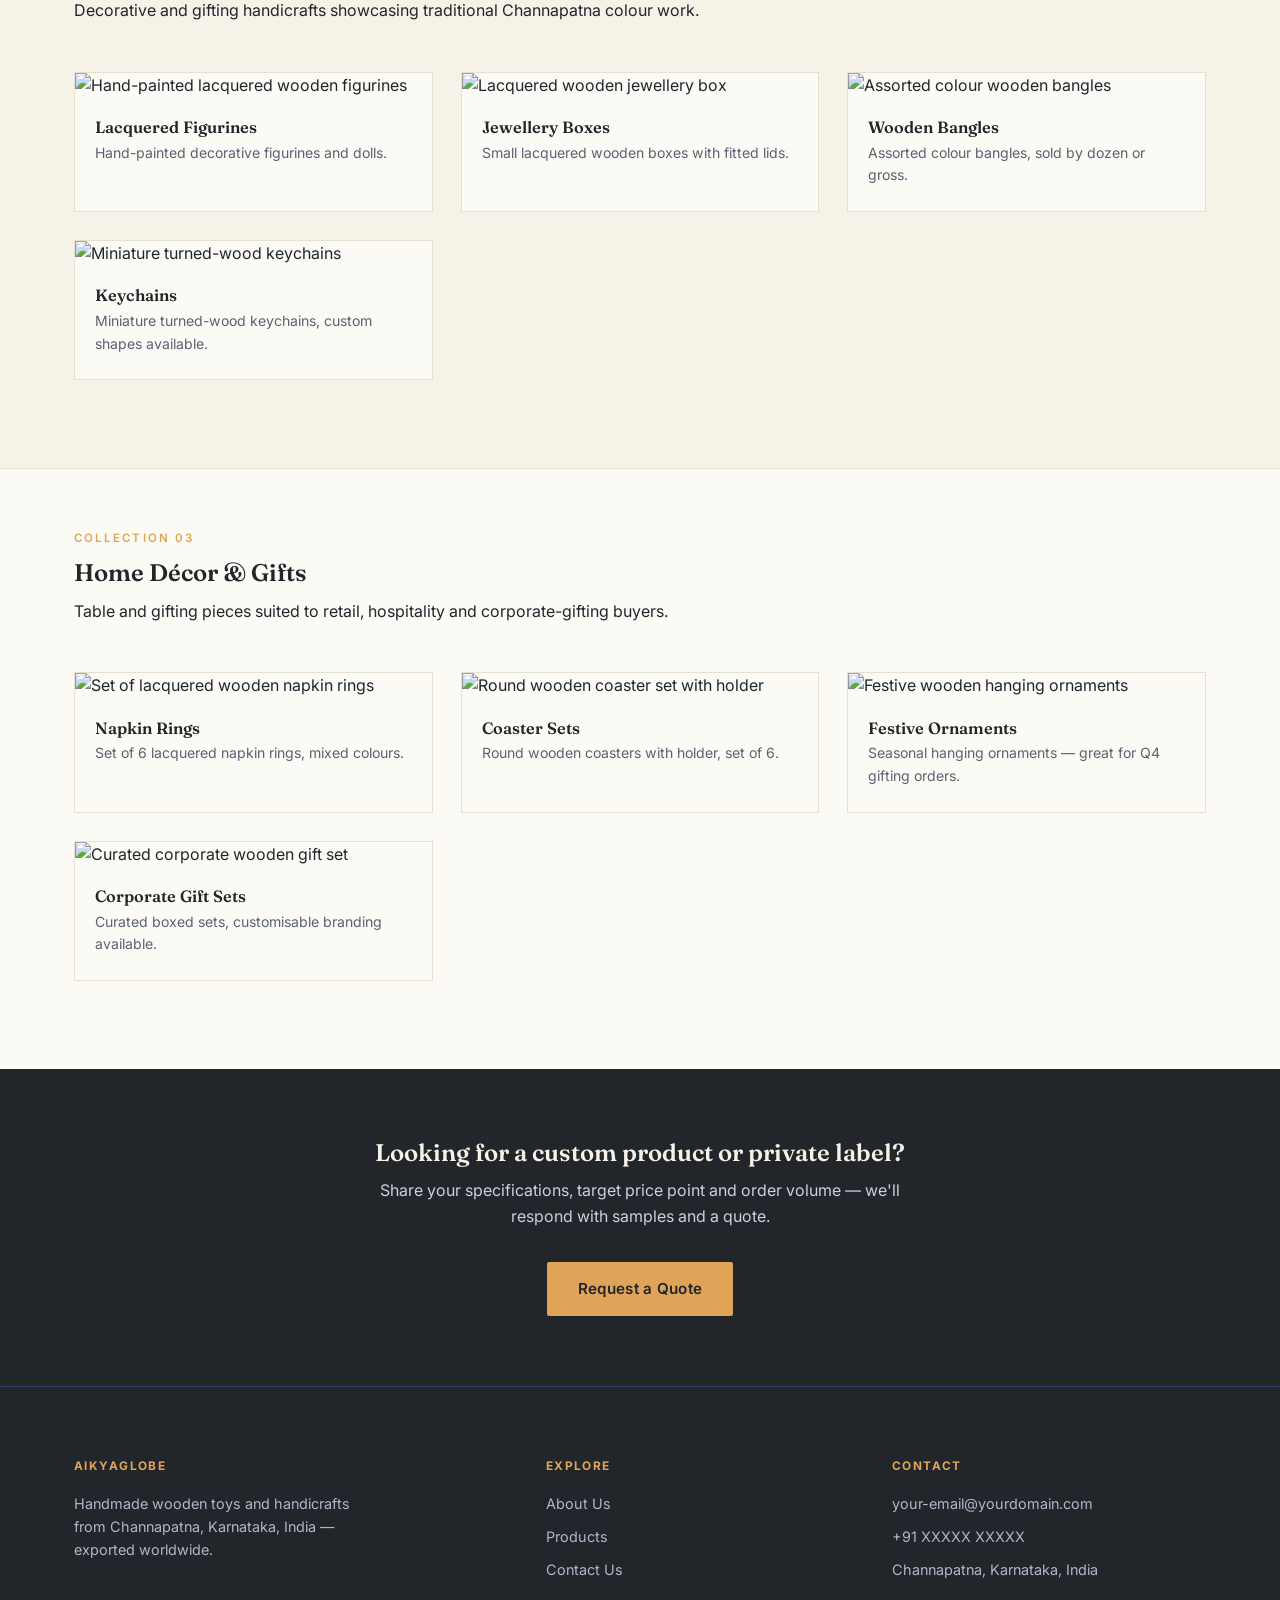
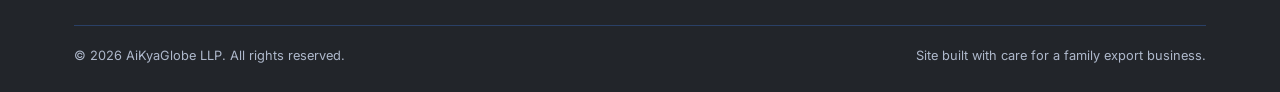
==== commit c623b496: "Add files via upload" ====
--- a/products.html
+++ b/products.html
@@ -46,8 +46,12 @@
      Each product below is one <a class="product-card"> block.
      To add a product: copy one whole block (from <a class="product-card"
      to </a>) and paste it inside the same <div class="product-grid">,
-     then change the image label, name and description.
+     then update the <img src="assets/images/YOUR-FILE.jpg">, name and
+     description.
      To remove a product: delete its whole block.
+     NOTE: the img src below points to assets/images/<filename>. Make sure
+     each file is actually uploaded there with that exact name (GitHub
+     paths are case-sensitive) or the photo will show as broken.
      ========================================================= -->
 
 <!-- ============ SECTION 1: WOODEN TOYS ============ -->
@@ -60,27 +64,27 @@
     </div>
     <div class="product-grid">
       <a class="product-card" href="contact.html">
-        <div class="img-placeholder square"><div><b>Photo needed</b>toy-spinning-top.jpg — 800×800px</div></div>
+        <img class="square" src="assets/images/toy-spinning-top.jpg" alt="Hand-painted wooden spinning tops" loading="lazy">
         <div class="body"><h4>Spinning Tops</h4><p>Classic hand-painted wooden spinning tops, set of 5.</p></div>
       </a>
       <a class="product-card" href="contact.html">
-        <div class="img-placeholder square"><div><b>Photo needed</b>toy-stacking-rings.jpg — 800×800px</div></div>
+        <img class="square" src="assets/images/toy-stacking-rings.jpg" alt="Rainbow wooden stacking ring toy" loading="lazy">
         <div class="body"><h4>Stacking Rings</h4><p>Rainbow ring stacker, developmental toy for toddlers.</p></div>
       </a>
       <a class="product-card" href="contact.html">
-        <div class="img-placeholder square"><div><b>Photo needed</b>toy-push-pull.jpg — 800×800px</div></div>
+        <img class="square" src="assets/images/toy-push-pull.jpg" alt="Wheeled wooden push and pull animal toy" loading="lazy">
         <div class="body"><h4>Push &amp; Pull Toys</h4><p>Wheeled animal toys on a string, for early walkers.</p></div>
       </a>
       <a class="product-card" href="contact.html">
-        <div class="img-placeholder square"><div><b>Photo needed</b>toy-rattle.jpg — 800×800px</div></div>
+        <img class="square" src="assets/images/toy-rattle.jpg" alt="Wooden infant rattle" loading="lazy">
         <div class="body"><h4>Rattles</h4><p>Lightweight infant rattles in assorted colours.</p></div>
       </a>
       <a class="product-card" href="contact.html">
-        <div class="img-placeholder square"><div><b>Photo needed</b>toy-abacus.jpg — 800×800px</div></div>
+        <img class="square" src="assets/images/toy-abacus.jpg" alt="Wooden learning abacus" loading="lazy">
         <div class="body"><h4>Learning Abacus</h4><p>Counting frame with lacquered wooden beads.</p></div>
       </a>
       <a class="product-card" href="contact.html">
-        <div class="img-placeholder square"><div><b>Photo needed</b>toy-puzzle-blocks.jpg — 800×800px</div></div>
+        <img class="square" src="assets/images/toy-puzzle-blocks.jpg" alt="Wooden puzzle shape-sorter blocks" loading="lazy">
         <div class="body"><h4>Puzzle Blocks</h4><p>Interlocking shape-sorter block sets.</p></div>
       </a>
     </div>
@@ -97,19 +101,19 @@
     </div>
     <div class="product-grid">
       <a class="product-card" href="contact.html">
-        <div class="img-placeholder square"><div><b>Photo needed</b>craft-figurines.jpg — 800×800px</div></div>
+        <img class="square" src="assets/images/craft-figurines.jpg" alt="Hand-painted lacquered wooden figurines" loading="lazy">
         <div class="body"><h4>Lacquered Figurines</h4><p>Hand-painted decorative figurines and dolls.</p></div>
       </a>
       <a class="product-card" href="contact.html">
-        <div class="img-placeholder square"><div><b>Photo needed</b>craft-jewellery-box.jpg — 800×800px</div></div>
+        <img class="square" src="assets/images/craft-jewellery-box.jpg" alt="Lacquered wooden jewellery box" loading="lazy">
         <div class="body"><h4>Jewellery Boxes</h4><p>Small lacquered wooden boxes with fitted lids.</p></div>
       </a>
       <a class="product-card" href="contact.html">
-        <div class="img-placeholder square"><div><b>Photo needed</b>craft-bangles.jpg — 800×800px</div></div>
+        <img class="square" src="assets/images/craft-bangles.jpg" alt="Assorted colour wooden bangles" loading="lazy">
         <div class="body"><h4>Wooden Bangles</h4><p>Assorted colour bangles, sold by dozen or gross.</p></div>
       </a>
       <a class="product-card" href="contact.html">
-        <div class="img-placeholder square"><div><b>Photo needed</b>craft-keychains.jpg — 800×800px</div></div>
+        <img class="square" src="assets/images/craft-keychains.jpg" alt="Miniature turned-wood keychains" loading="lazy">
         <div class="body"><h4>Keychains</h4><p>Miniature turned-wood keychains, custom shapes available.</p></div>
       </a>
     </div>
@@ -126,19 +130,19 @@
     </div>
     <div class="product-grid">
       <a class="product-card" href="contact.html">
-        <div class="img-placeholder square"><div><b>Photo needed</b>decor-napkin-rings.jpg — 800×800px</div></div>
+        <img class="square" src="assets/images/decor-napkin-rings.jpg" alt="Set of lacquered wooden napkin rings" loading="lazy">
         <div class="body"><h4>Napkin Rings</h4><p>Set of 6 lacquered napkin rings, mixed colours.</p></div>
       </a>
       <a class="product-card" href="contact.html">
-        <div class="img-placeholder square"><div><b>Photo needed</b>decor-coasters.jpg — 800×800px</div></div>
+        <img class="square" src="assets/images/decor-coasters.jpg" alt="Round wooden coaster set with holder" loading="lazy">
         <div class="body"><h4>Coaster Sets</h4><p>Round wooden coasters with holder, set of 6.</p></div>
       </a>
       <a class="product-card" href="contact.html">
-        <div class="img-placeholder square"><div><b>Photo needed</b>decor-ornaments.jpg — 800×800px</div></div>
+        <img class="square" src="assets/images/decor-ornaments.jpg" alt="Festive wooden hanging ornaments" loading="lazy">
         <div class="body"><h4>Festive Ornaments</h4><p>Seasonal hanging ornaments — great for Q4 gifting orders.</p></div>
       </a>
       <a class="product-card" href="contact.html">
-        <div class="img-placeholder square"><div><b>Photo needed</b>decor-gift-sets.jpg — 800×800px</div></div>
+        <img class="square" src="assets/images/decor-gift-sets.jpg" alt="Curated corporate wooden gift set" loading="lazy">
         <div class="body"><h4>Corporate Gift Sets</h4><p>Curated boxed sets, customisable branding available.</p></div>
       </a>
     </div>
